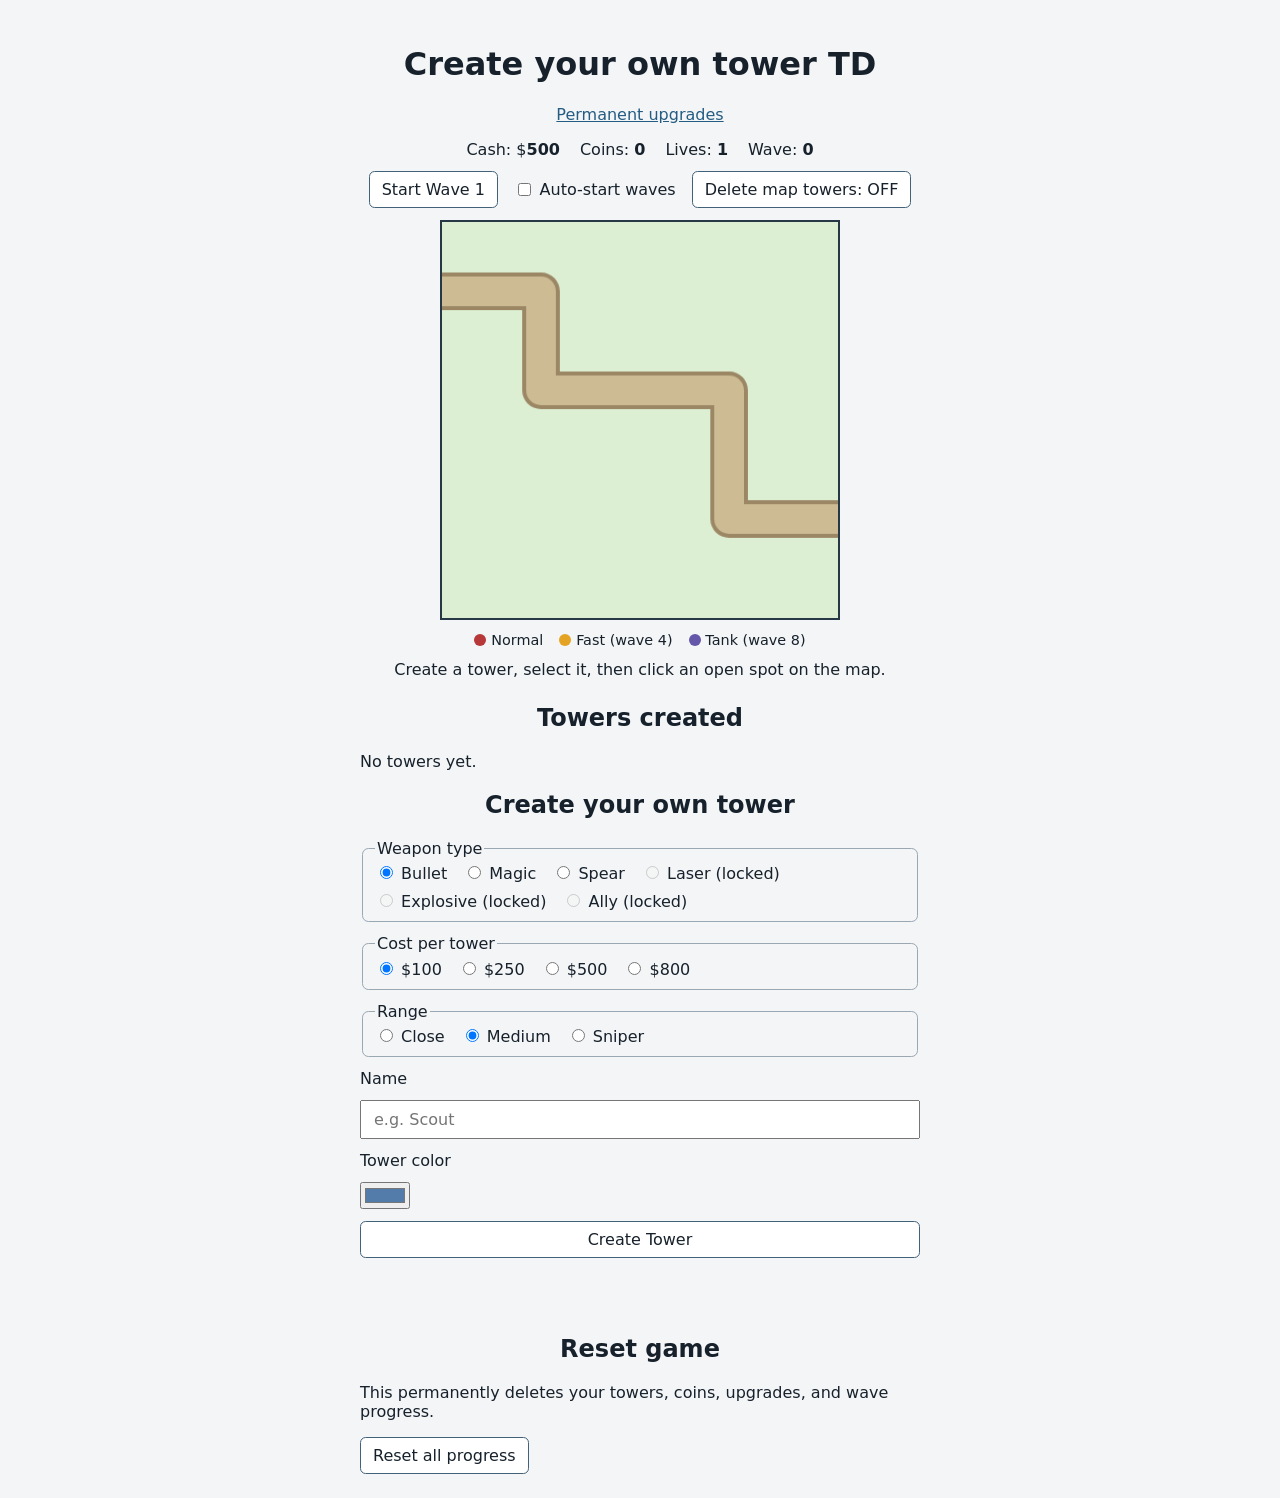
==== developer/MYTD/index.html @ b9d2a36b "Fixed git!??" ====
<!doctype html>
<html lang="en">
<head>
  <meta charset="utf-8">
  <meta name="viewport" content="width=device-width, initial-scale=1">
  <title>Create Your Own Tower TD</title>
  <link rel="stylesheet" href="style.css">
  <script src="game.js" defer></script>
</head>
<body>
  <main>
    <h1>Create your own tower TD</h1>
    <nav class="site-nav"><a href="permanentupgrades.html">Permanent upgrades</a></nav>

    <section class="game" aria-label="Tower defense game">
      <div class="game-stats" aria-live="polite">
        <span>Cash: $<strong id="cash">500</strong></span>
        <span>Coins: <strong id="coins">0</strong></span>
        <span>Lives: <strong id="lives">10</strong></span>
        <span>Wave: <strong id="wave">0</strong></span>
      </div>
      <div class="game-controls">
        <button id="startWave" type="button">Start Wave</button>
        <label class="auto-start-option"><input id="autoStartWaves" type="checkbox"> Auto-start waves</label>
        <button id="deleteMode" type="button" aria-pressed="false">Delete map towers: OFF</button>
        <button id="restart" type="button" hidden>Play Again</button>
      </div>
      <canvas id="gameCanvas" width="400" height="400" aria-label="Game map">
        Your browser does not support canvas.
      </canvas>
      <div class="enemy-legend" aria-label="Enemy types">
        <span><i class="enemy-swatch normal"></i>Normal</span>
        <span><i class="enemy-swatch fast"></i>Fast (wave 4)</span>
        <span><i class="enemy-swatch tank"></i>Tank (wave 8)</span>
      </div>
      <p id="gameMessage" role="status">Create a tower, select it, then click an open spot on the map.</p>
    </section>

    <section>
      <h2>Towers created</h2>
      <div id="towerList" class="tower-list">No towers yet.</div>
    </section>

    <section>
      <h2>Create your own tower</h2>
      <form id="towerForm" class="tower-form">
        <fieldset>
          <legend>Weapon type</legend>
          <div class="options">
            <label><input type="radio" name="towerBullet" value="bullet" checked> Bullet</label>
            <label><input type="radio" name="towerBullet" value="magic"> Magic</label>
            <label><input type="radio" name="towerBullet" value="spear"> Spear</label>
            <label><input type="radio" name="towerBullet" value="laser" disabled> Laser <span data-weapon-lock="laser">(locked)</span></label>
            <label><input type="radio" name="towerBullet" value="explosive" disabled> Explosive <span data-weapon-lock="explosive">(locked)</span></label>
            <label><input type="radio" name="towerBullet" value="ally" disabled> Ally <span data-weapon-lock="ally">(locked)</span></label>
          </div>
        </fieldset>

        <fieldset>
          <legend>Cost per tower</legend>
          <div class="options">
            <label><input type="radio" name="budget" value="100" checked> $100</label>
            <label><input type="radio" name="budget" value="250"> $250</label>
            <label><input type="radio" name="budget" value="500"> $500</label>
            <label><input type="radio" name="budget" value="800"> $800</label>
          </div>
        </fieldset>

        <fieldset>
          <legend>Range</legend>
          <div class="options">
            <label><input type="radio" name="range" value="close"> Close</label>
            <label><input type="radio" name="range" value="medium" checked> Medium</label>
            <label><input type="radio" name="range" value="sniper"> Sniper</label>
          </div>
        </fieldset>

        <label for="towerName">Name</label>
        <input id="towerName" name="towerName" type="text" maxlength="20" placeholder="e.g. Scout" required>
        <label for="towerColor">Tower color</label>
        <input id="towerColor" name="towerColor" type="color" value="#547caa">
        <button type="submit">Create Tower</button>
      </form>
    </section>
<br><br><br>
    <section aria-label="Reset game progress">
      <h2>Reset game</h2>
      <p>This permanently deletes your towers, coins, upgrades, and wave progress.</p>
      <button id="resetProgress" type="button">Reset all progress</button>
    </section>
  </main>
</body>
</html>
---- developer/MYTD/style.css ----
* {
  box-sizing: border-box;
}

body {
  margin: 0;
  padding: 1.5rem;
  background: #f3f5f7;
  color: #17212b;
  font-family: system-ui, sans-serif;
}

main {
  width: min(100%, 560px);
  margin: 0 auto;
}

h1,
h2 {
  text-align: center;
}

.site-nav {
  margin-bottom: 1rem;
  text-align: center;
}

.site-nav a {
  color: #245c82;
}

.game {
  display: grid;
  justify-items: center;
  gap: 0.75rem;
}

.game-stats {
  display: flex;
  flex-wrap: wrap;
  justify-content: center;
  gap: 1.25rem;
}

.game-controls {
  display: flex;
  flex-wrap: wrap;
  justify-content: center;
  gap: 0.5rem;
}

.auto-start-option {
  display: flex;
  align-items: center;
  gap: 0.35rem;
  padding: 0.5rem;
}

canvas {
  display: block;
  width: min(400px, 100%);
  height: auto;
  border: 2px solid #263746;
  background: #dcefd3;
  cursor: crosshair;
  touch-action: none;
}

canvas.delete-mode {
  cursor: pointer;
}

.enemy-legend {
  display: flex;
  flex-wrap: wrap;
  justify-content: center;
  gap: 0.5rem 1rem;
  font-size: 0.9rem;
}

.enemy-swatch {
  display: inline-block;
  width: 0.75rem;
  height: 0.75rem;
  margin-right: 0.3rem;
  border-radius: 50%;
  vertical-align: -0.05rem;
}

.enemy-swatch.normal {
  background: #b63838;
}

.enemy-swatch.fast {
  background: #e5a323;
}

.enemy-swatch.tank {
  background: #6456a8;
}

#gameMessage {
  min-height: 1.5em;
  margin: 0;
  text-align: center;
}

.tower-list {
  display: grid;
  gap: 0.5rem;
}

.upgrade-balance {
  text-align: center;
}

.upgrade-list {
  display: grid;
  gap: 0.75rem;
}

.upgrade-card {
  padding: 1rem;
  border: 1px solid #9aa8b4;
  border-radius: 0.5rem;
  background: #fff;
}

.upgrade-card h2 {
  margin-top: 0;
}

.upgrade-card p:last-of-type {
  text-align: center;
}

.upgrade-card button {
  display: block;
  margin: 0 auto;
}

.tower-design-entry {
  display: flex;
  align-items: stretch;
  gap: 0.5rem;
}

.tower-design-select {
  flex: 1;
  text-align: left;
}

.tower-color-swatch {
  display: inline-block;
  width: 0.9rem;
  height: 0.9rem;
  margin-right: 0.4rem;
  border: 1px solid #25343f;
  border-radius: 50%;
  vertical-align: middle;
}

.tower-form {
  display: grid;
  gap: 0.75rem;
}

fieldset {
  border: 1px solid #9aa8b4;
  border-radius: 0.4rem;
}

.options {
  display: flex;
  flex-wrap: wrap;
  gap: 0.5rem 1rem;
}

button,
input[type="text"] {
  padding: 0.5rem 0.75rem;
  font: inherit;
}

button {
  border: 1px solid #42627a;
  border-radius: 0.35rem;
  background: #fff;
  color: inherit;
  cursor: pointer;
}

button:hover:not(:disabled) {
  background: #e7f1f8;
}

button:disabled {
  cursor: not-allowed;
  opacity: 0.6;
}

.tower-list button[aria-pressed="true"] {
  border-color: #176b3a;
  background: #e3f4e9;
}
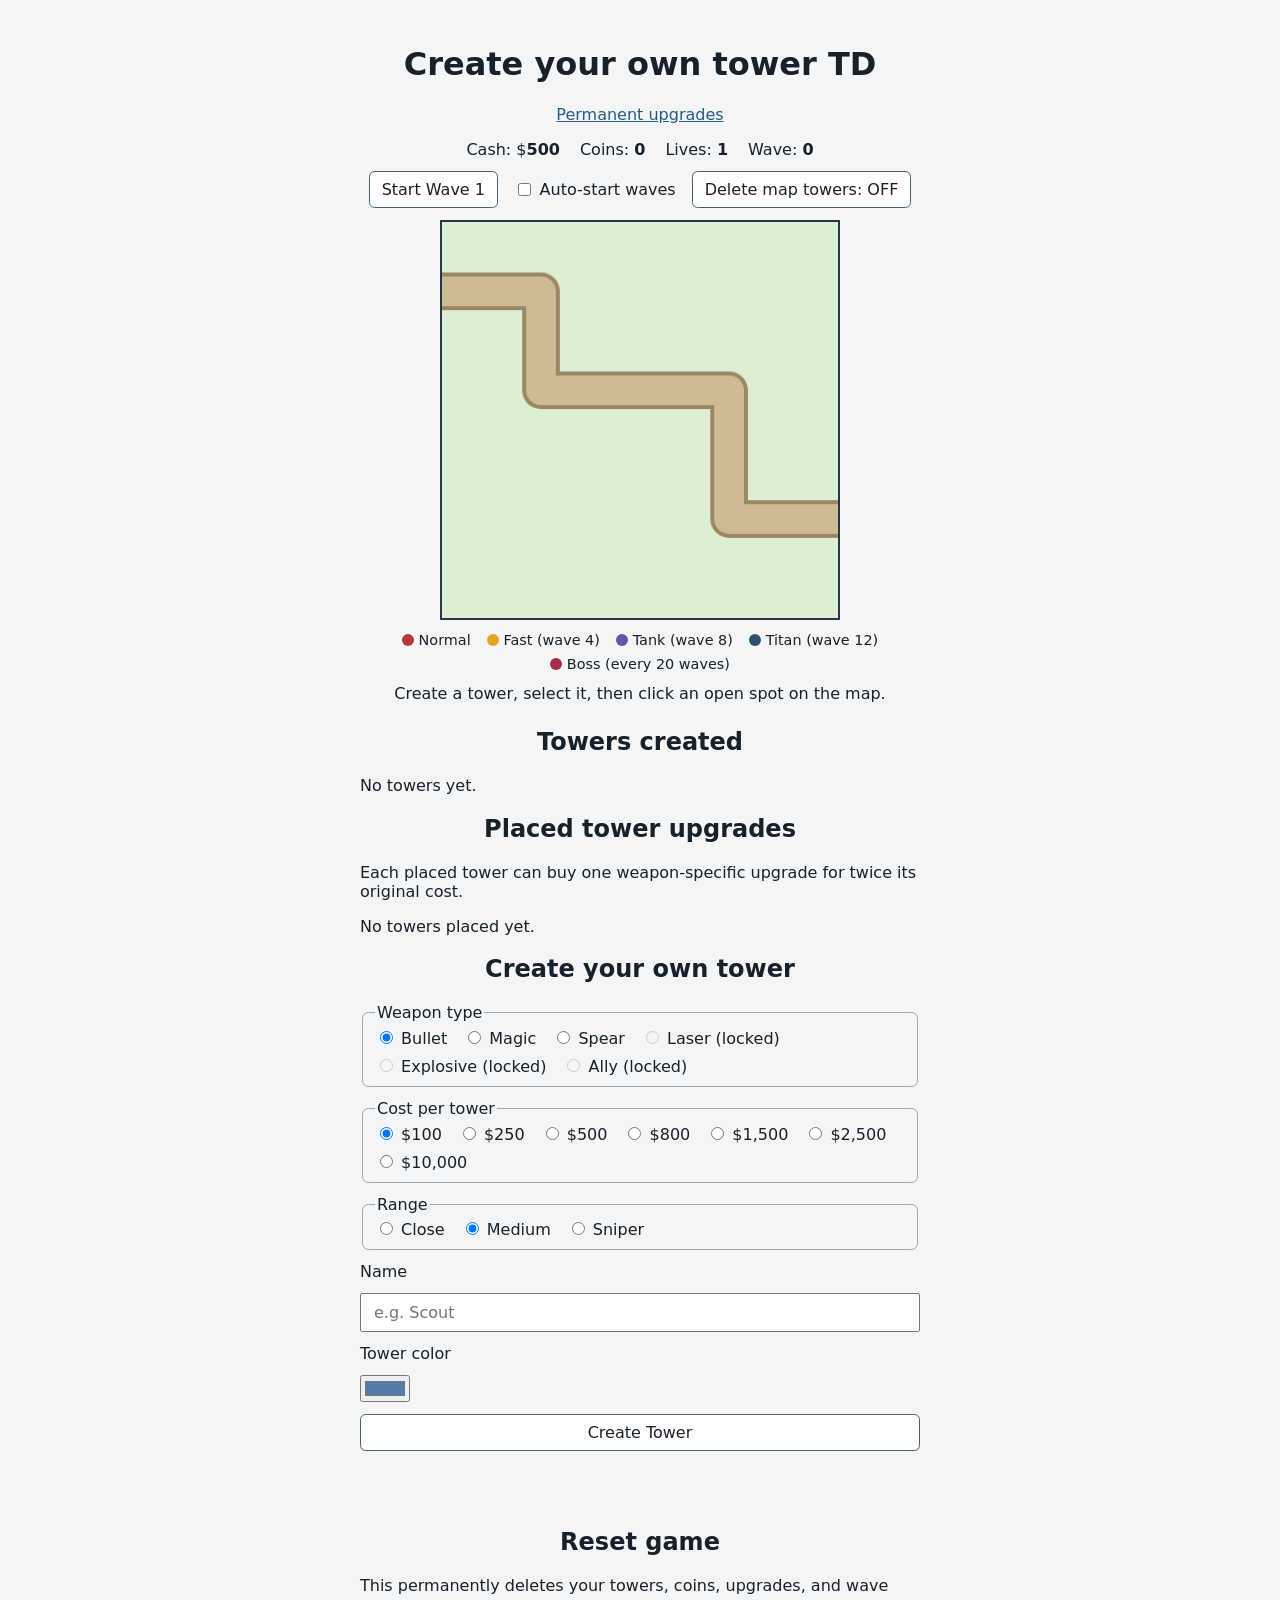
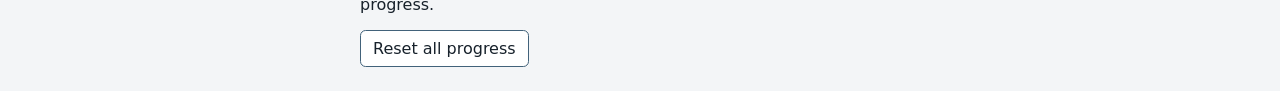
==== commit 38f03729: "ai slop generated updates for ai slop game" ====
--- a/developer/MYTD/index.html
+++ b/developer/MYTD/index.html
@@ -32,6 +32,8 @@
         <span><i class="enemy-swatch normal"></i>Normal</span>
         <span><i class="enemy-swatch fast"></i>Fast (wave 4)</span>
         <span><i class="enemy-swatch tank"></i>Tank (wave 8)</span>
+        <span><i class="enemy-swatch titan"></i>Titan (wave 12)</span>
+        <span><i class="enemy-swatch boss"></i>Boss (every 20 waves)</span>
       </div>
       <p id="gameMessage" role="status">Create a tower, select it, then click an open spot on the map.</p>
     </section>
@@ -39,6 +41,12 @@
     <section>
       <h2>Towers created</h2>
       <div id="towerList" class="tower-list">No towers yet.</div>
+    </section>
+
+    <section>
+      <h2>Placed tower upgrades</h2>
+      <p>Each placed tower can buy one weapon-specific upgrade for twice its original cost.</p>
+      <div id="placedTowerList" class="tower-list">No towers placed yet.</div>
     </section>
 
     <section>
@@ -63,6 +71,9 @@
             <label><input type="radio" name="budget" value="250"> $250</label>
             <label><input type="radio" name="budget" value="500"> $500</label>
             <label><input type="radio" name="budget" value="800"> $800</label>
+            <label><input type="radio" name="budget" value="1500"> $1,500</label>
+            <label><input type="radio" name="budget" value="2500"> $2,500</label>
+            <label><input type="radio" name="budget" value="10000"> $10,000</label>
           </div>
         </fieldset>
 
--- a/developer/MYTD/style.css
+++ b/developer/MYTD/style.css
@@ -99,6 +99,14 @@
   background: #6456a8;
 }
 
+.enemy-swatch.titan {
+  background: #344f68;
+}
+
+.enemy-swatch.boss {
+  background: #a52f4b;
+}
+
 #gameMessage {
   min-height: 1.5em;
   margin: 0;
@@ -108,6 +116,25 @@
 .tower-list {
   display: grid;
   gap: 0.5rem;
+}
+
+.placed-tower-entry {
+  display: flex;
+  align-items: center;
+  justify-content: space-between;
+  gap: 0.5rem;
+  padding: 0.5rem;
+  border: 1px solid #9aa8b4;
+  border-radius: 0.4rem;
+  background: #fff;
+}
+
+.placed-tower-entry button {
+  flex-shrink: 0;
+}
+
+.placed-tower-entry span {
+  min-width: 0;
 }
 
 .upgrade-balance {
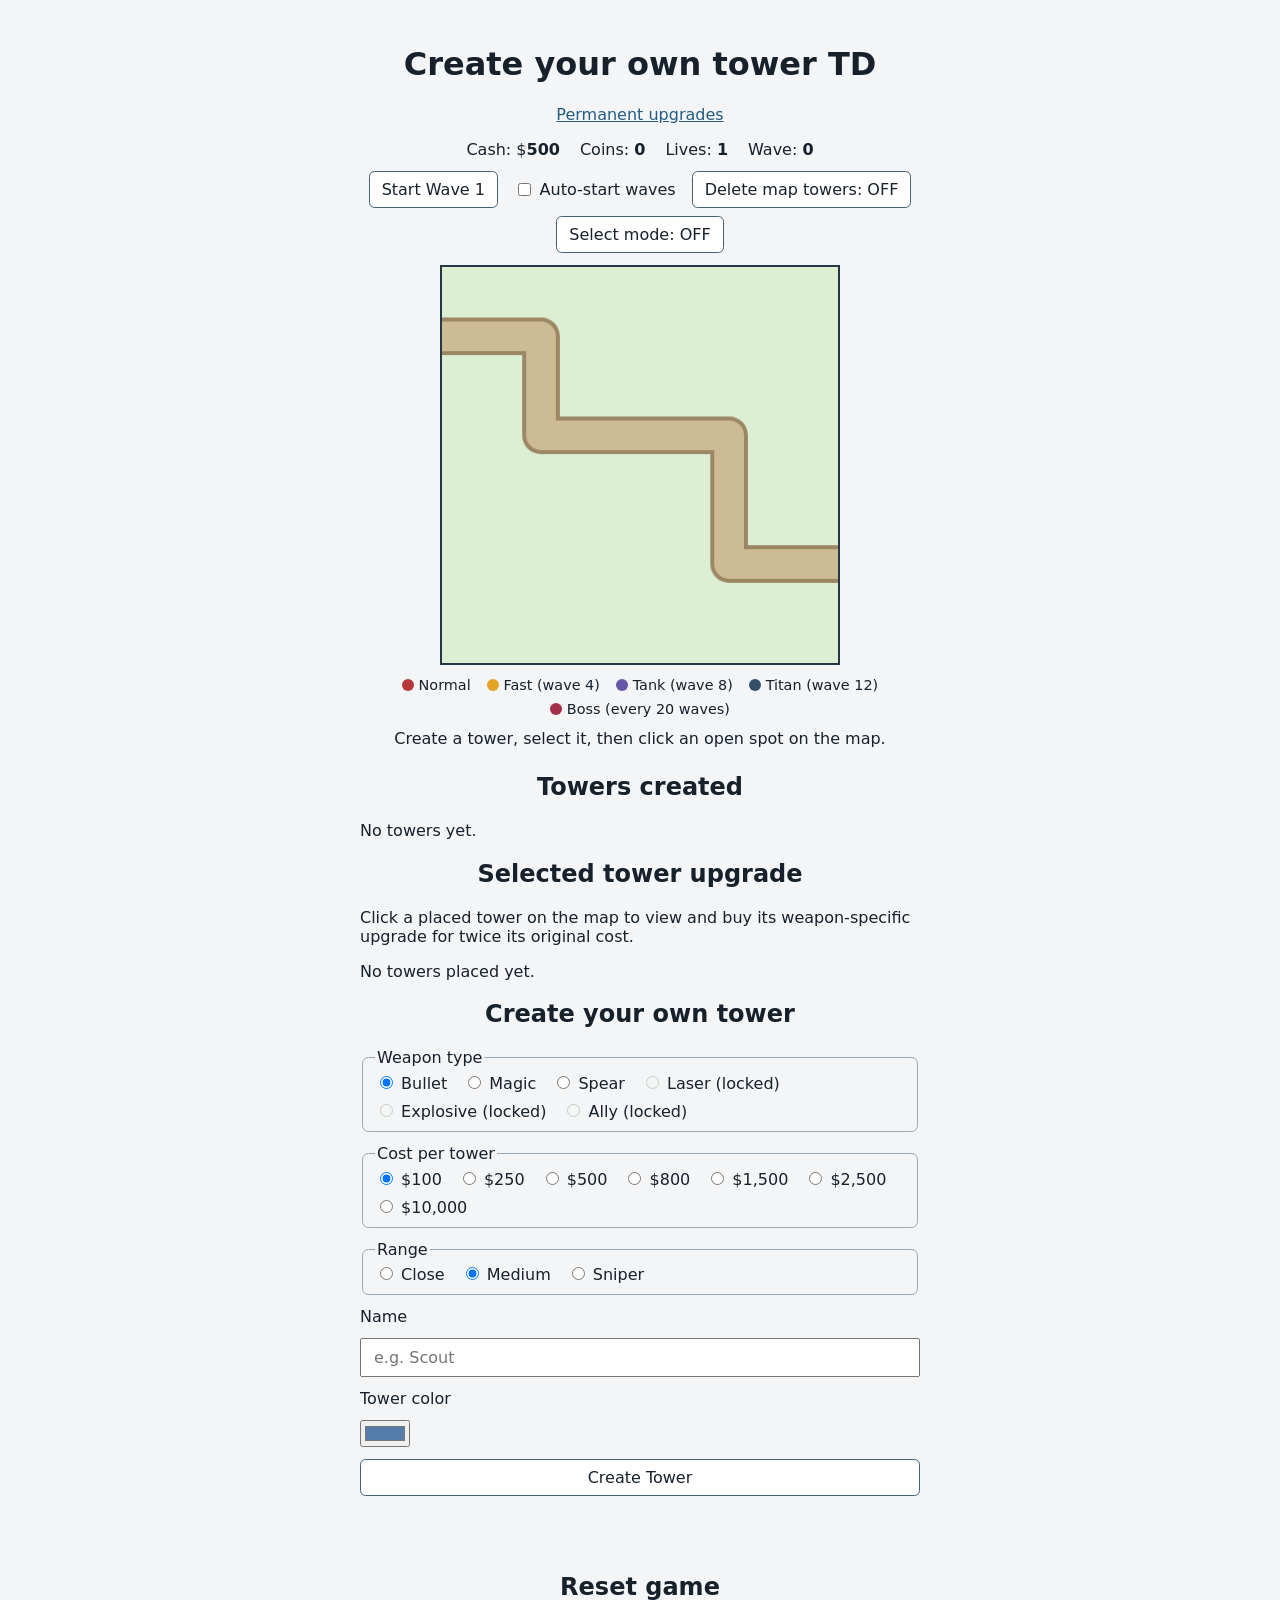
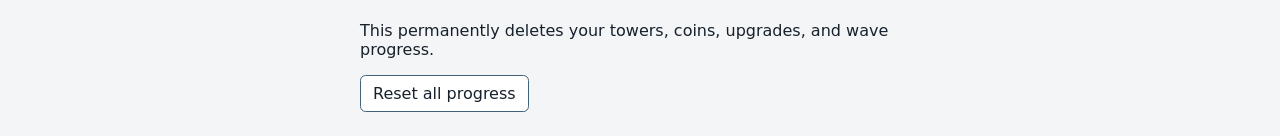
==== commit f91e1cf5: "did tuff stuf with fixing bugs" ====
--- a/developer/MYTD/index.html
+++ b/developer/MYTD/index.html
@@ -23,6 +23,7 @@
         <button id="startWave" type="button">Start Wave</button>
         <label class="auto-start-option"><input id="autoStartWaves" type="checkbox"> Auto-start waves</label>
         <button id="deleteMode" type="button" aria-pressed="false">Delete map towers: OFF</button>
+        <button id="selectMode" type="button" aria-pressed="false">Select mode: OFF</button>
         <button id="restart" type="button" hidden>Play Again</button>
       </div>
       <canvas id="gameCanvas" width="400" height="400" aria-label="Game map">
@@ -44,8 +45,8 @@
     </section>
 
     <section>
-      <h2>Placed tower upgrades</h2>
-      <p>Each placed tower can buy one weapon-specific upgrade for twice its original cost.</p>
+      <h2>Selected tower upgrade</h2>
+      <p>Click a placed tower on the map to view and buy its weapon-specific upgrade for twice its original cost.</p>
       <div id="placedTowerList" class="tower-list">No towers placed yet.</div>
     </section>
 
--- a/developer/MYTD/style.css
+++ b/developer/MYTD/style.css
@@ -70,6 +70,10 @@
   cursor: pointer;
 }
 
+canvas.select-mode {
+  cursor: pointer;
+}
+
 .enemy-legend {
   display: flex;
   flex-wrap: wrap;
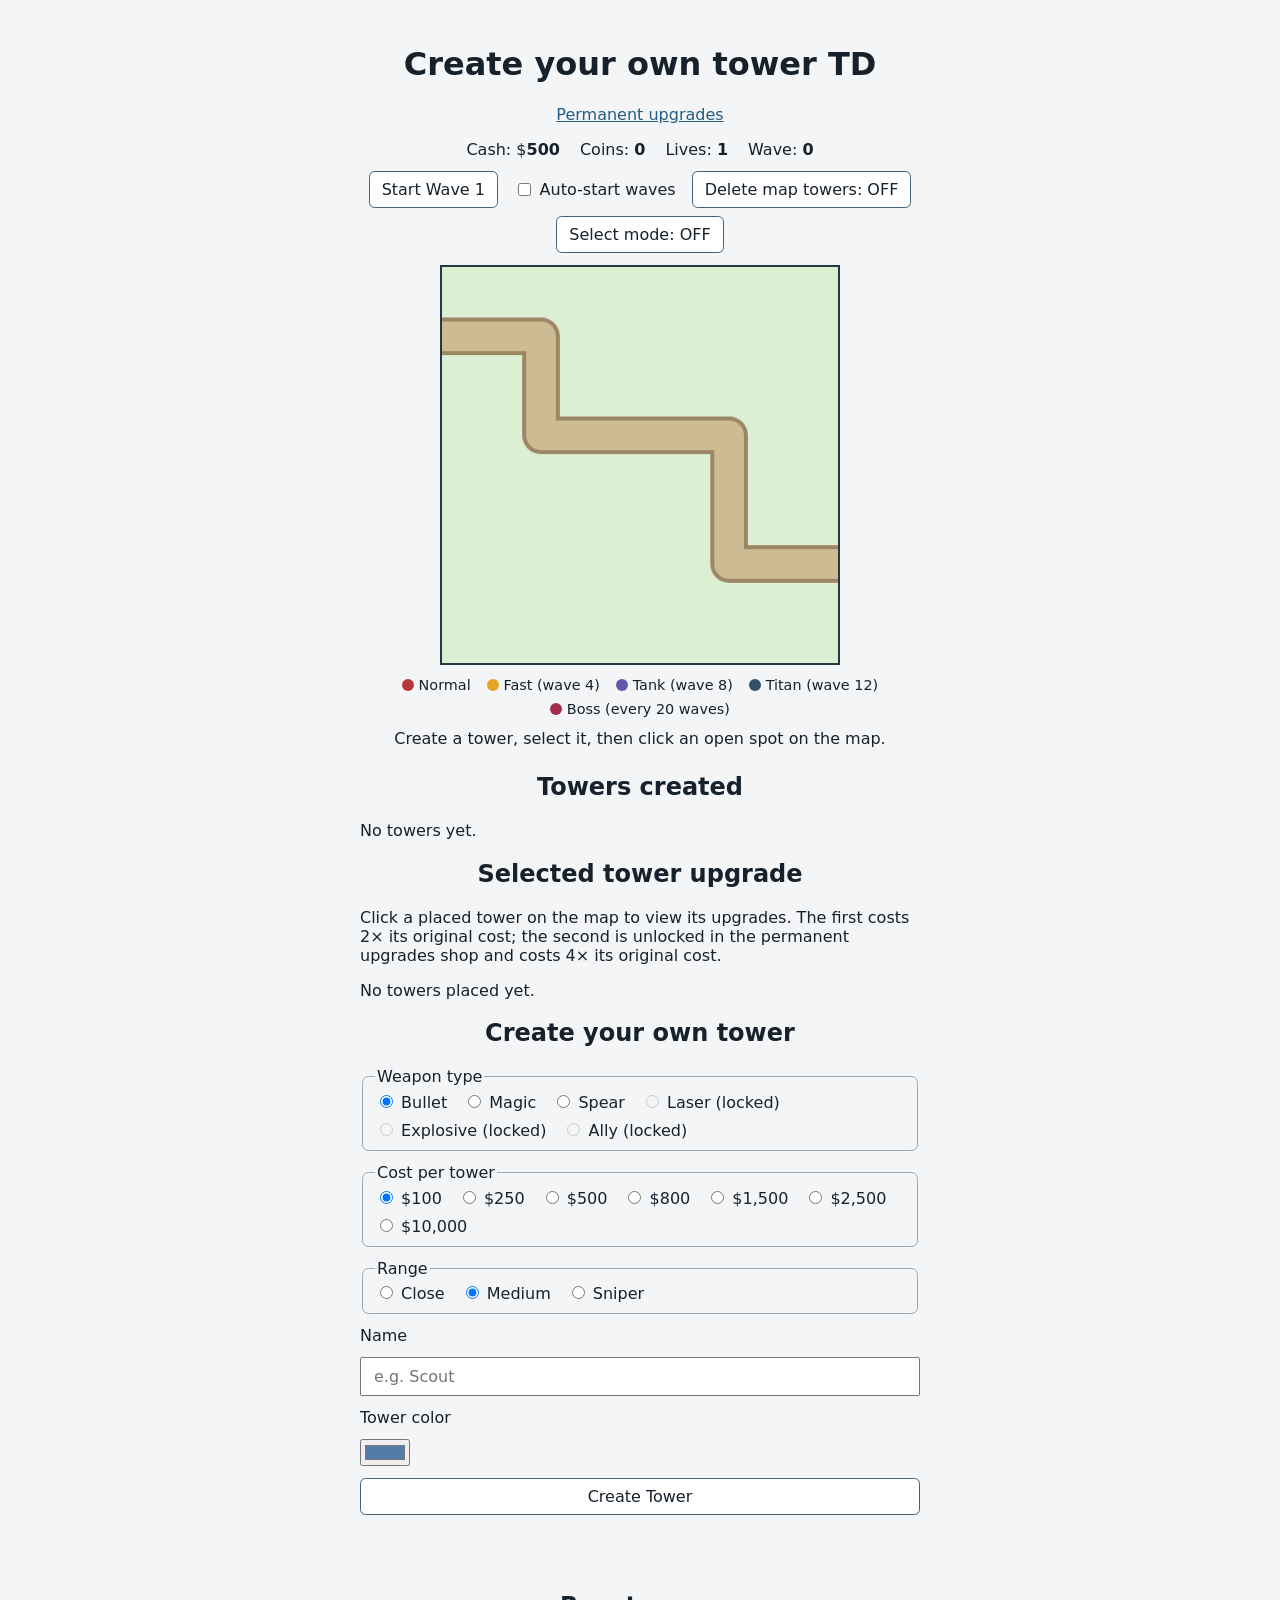
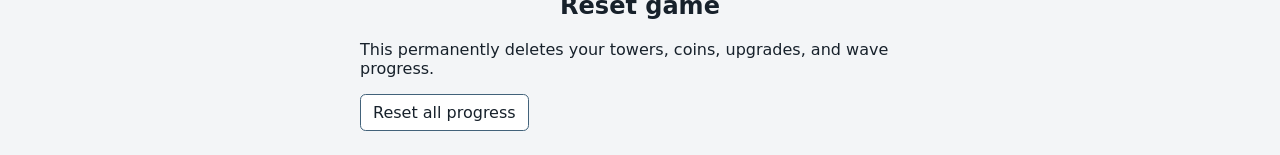
==== commit 7db2d239: "Added mo upgrades" ====
--- a/developer/MYTD/index.html
+++ b/developer/MYTD/index.html
@@ -46,7 +46,7 @@
 
     <section>
       <h2>Selected tower upgrade</h2>
-      <p>Click a placed tower on the map to view and buy its weapon-specific upgrade for twice its original cost.</p>
+      <p>Click a placed tower on the map to view its upgrades. The first costs 2× its original cost; the second is unlocked in the permanent upgrades shop and costs 4× its original cost.</p>
       <div id="placedTowerList" class="tower-list">No towers placed yet.</div>
     </section>
 
--- a/developer/MYTD/style.css
+++ b/developer/MYTD/style.css
@@ -123,9 +123,7 @@
 }
 
 .placed-tower-entry {
-  display: flex;
-  align-items: center;
-  justify-content: space-between;
+  display: grid;
   gap: 0.5rem;
   padding: 0.5rem;
   border: 1px solid #9aa8b4;
@@ -133,7 +131,19 @@
   background: #fff;
 }
 
-.placed-tower-entry button {
+.tower-upgrade-option {
+  display: flex;
+  align-items: center;
+  justify-content: space-between;
+  flex-wrap: wrap;
+  gap: 0.5rem;
+}
+
+.tower-upgrade-option span {
+  flex: 1 1 14rem;
+}
+
+.tower-upgrade-option button {
   flex-shrink: 0;
 }
 
